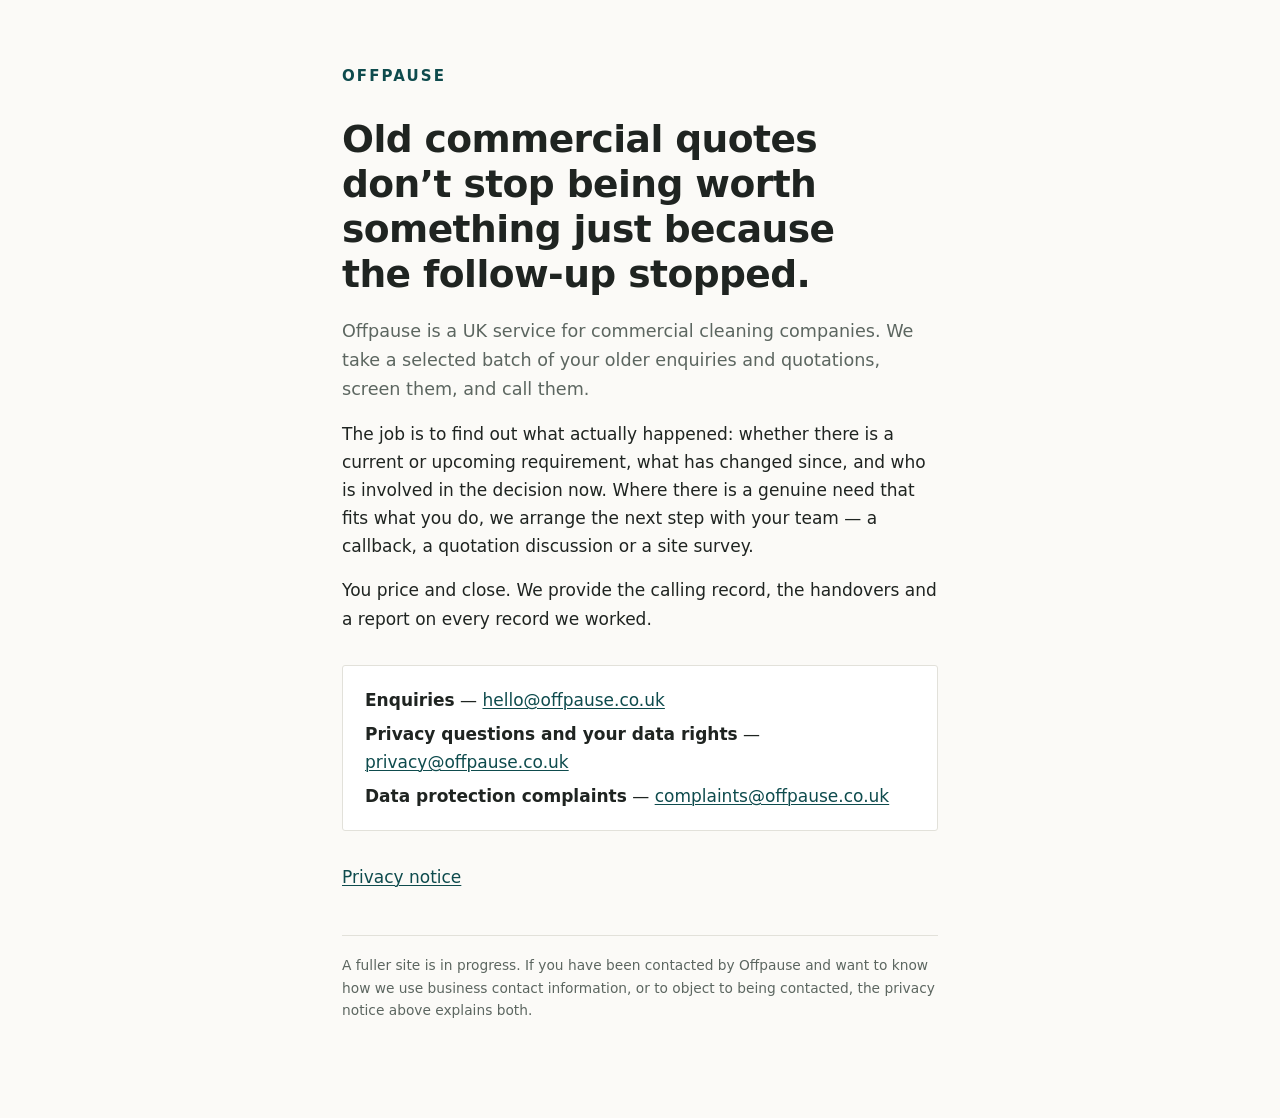
==== index.html @ 87f96e31 "Add files via upload" ====
<!doctype html>
<!--
  offpause.co.uk — holding page
  ────────────────────────────────────────────────────────────
  NOTHING TO EDIT unless you want to change the wording.
  No claims about clients, results, accreditation or insurance
  appear on this page. Keep it that way.
-->
<html lang="en-GB">
<head>
<meta charset="utf-8">
<meta name="viewport" content="width=device-width, initial-scale=1">
<title>Offpause — dormant quote reactivation for UK commercial cleaning companies</title>
<meta name="description" content="Offpause revisits a selected batch of a commercial cleaning company's older enquiries and quotations, establishes whether a current requirement exists, and arranges the next step with their team.">
<meta name="robots" content="index, follow">
<link rel="stylesheet" href="/style.css">
<link rel="icon" href="data:image/svg+xml,<svg xmlns='http://www.w3.org/2000/svg' viewBox='0 0 100 100'><rect width='100' height='100' rx='18' fill='%230E4B4D'/><rect x='32' y='28' width='11' height='44' rx='3' fill='%23fff'/><rect x='57' y='28' width='11' height='44' rx='3' fill='%23fff'/></svg>">
</head>
<body>
<main class="wrap">

  <p class="brand">Offpause</p>

  <h1>Old commercial quotes don&rsquo;t stop being worth something just because the follow-up stopped.</h1>

  <p class="lede">Offpause is a UK service for commercial cleaning companies. We take a selected batch of your older enquiries and quotations, screen them, and call them.</p>

  <p>The job is to find out what actually happened: whether there is a current or upcoming requirement, what has changed since, and who is involved in the decision now. Where there is a genuine need that fits what you do, we arrange the next step with your team &mdash; a callback, a quotation discussion or a site survey.</p>

  <p>You price and close. We provide the calling record, the handovers and a report on every record we worked.</p>

  <div class="contact">
    <p><strong>Enquiries</strong> &mdash; <a href="mailto:hello@offpause.co.uk">hello@offpause.co.uk</a></p>
    <p><strong>Privacy questions and your data rights</strong> &mdash; <a href="mailto:privacy@offpause.co.uk">privacy@offpause.co.uk</a></p>
    <p><strong>Data protection complaints</strong> &mdash; <a href="mailto:complaints@offpause.co.uk">complaints@offpause.co.uk</a></p>
  </div>

  <p><a href="/privacy">Privacy notice</a></p>

  <p class="meta">A fuller site is in progress. If you have been contacted by Offpause and want to know how we use business contact information, or to object to being contacted, the privacy notice above explains both.</p>

</main>
</body>
</html>
---- style.css ----
/* Offpause — shared styles
   Change the five values in :root to restyle the whole site. */

:root {
  --ground: #FBFAF7;
  --surface: #FFFFFF;
  --ink: #1F2421;
  --ink-soft: #5C6660;
  --rule: #E2E1DA;
  --accent: #0E4B4D;
  --max: 40rem;
}

@media (prefers-color-scheme: dark) {
  :root {
    --ground: #141816;
    --surface: #1C211E;
    --ink: #E8EBE7;
    --ink-soft: #A2ACA6;
    --rule: #2E3532;
    --accent: #6FBDB9;
  }
}

*, *::before, *::after { box-sizing: border-box; }

html { -webkit-text-size-adjust: 100%; }

body {
  margin: 0;
  background: var(--ground);
  color: var(--ink);
  font-family: ui-sans-serif, system-ui, -apple-system, "Segoe UI", Roboto,
               "Helvetica Neue", Arial, sans-serif;
  font-size: 17px;
  line-height: 1.65;
  -webkit-font-smoothing: antialiased;
}

.wrap {
  max-width: var(--max);
  margin: 0 auto;
  padding-inline: 22px;
  padding-block: 64px 80px;
}

a { color: var(--accent); text-decoration-thickness: 1px; text-underline-offset: 2px; }
a:focus-visible { outline: 2px solid var(--accent); outline-offset: 3px; border-radius: 2px; }

.brand {
  font-size: 15px;
  font-weight: 600;
  letter-spacing: 0.14em;
  text-transform: uppercase;
  color: var(--accent);
  margin: 0 0 28px;
}

h1 {
  font-size: clamp(1.75rem, 5vw, 2.35rem);
  line-height: 1.2;
  font-weight: 600;
  letter-spacing: -0.015em;
  margin: 0 0 20px;
  text-wrap: balance;
}

h2 {
  font-size: 1.12rem;
  font-weight: 600;
  line-height: 1.35;
  margin: 40px 0 10px;
}

h3 { font-size: 1rem; font-weight: 600; margin: 26px 0 8px; }

p { margin: 0 0 16px; }

.lede { font-size: 1.1rem; color: var(--ink-soft); }

ul { margin: 0 0 16px; padding-left: 1.25rem; }
li { margin-bottom: 7px; }

hr {
  border: 0;
  border-top: 1px solid var(--rule);
  margin: 40px 0;
}

.meta {
  font-size: 0.86rem;
  color: var(--ink-soft);
  margin-top: 44px;
  padding-top: 18px;
  border-top: 1px solid var(--rule);
}

.contact {
  background: var(--surface);
  border: 1px solid var(--rule);
  border-radius: 3px;
  padding: 20px 22px;
  margin: 32px 0;
}
.contact p { margin: 0 0 6px; }
.contact p:last-child { margin-bottom: 0; }

/* Purpose / lawful basis table — stacks on narrow screens */
.roles { margin: 0 0 24px; }
.role {
  border: 1px solid var(--rule);
  border-radius: 3px;
  background: var(--surface);
  padding: 16px 18px;
  margin-bottom: 10px;
}
.role h3 { margin: 0 0 8px; font-size: 0.98rem; }
.role dl { margin: 0; display: grid; grid-template-columns: 7.5rem 1fr; gap: 4px 14px; }
.role dt {
  font-size: 0.78rem;
  font-weight: 600;
  letter-spacing: 0.07em;
  text-transform: uppercase;
  color: var(--ink-soft);
  padding-top: 3px;
}
.role dd { margin: 0; font-size: 0.95rem; }

@media (max-width: 30rem) {
  .role dl { grid-template-columns: 1fr; gap: 2px; }
  .role dt { padding-top: 8px; }
  .wrap { padding-block: 44px 60px; }
}

.skip {
  position: absolute; left: -9999px;
}
.skip:focus {
  position: static; display: inline-block; margin-bottom: 12px;
}
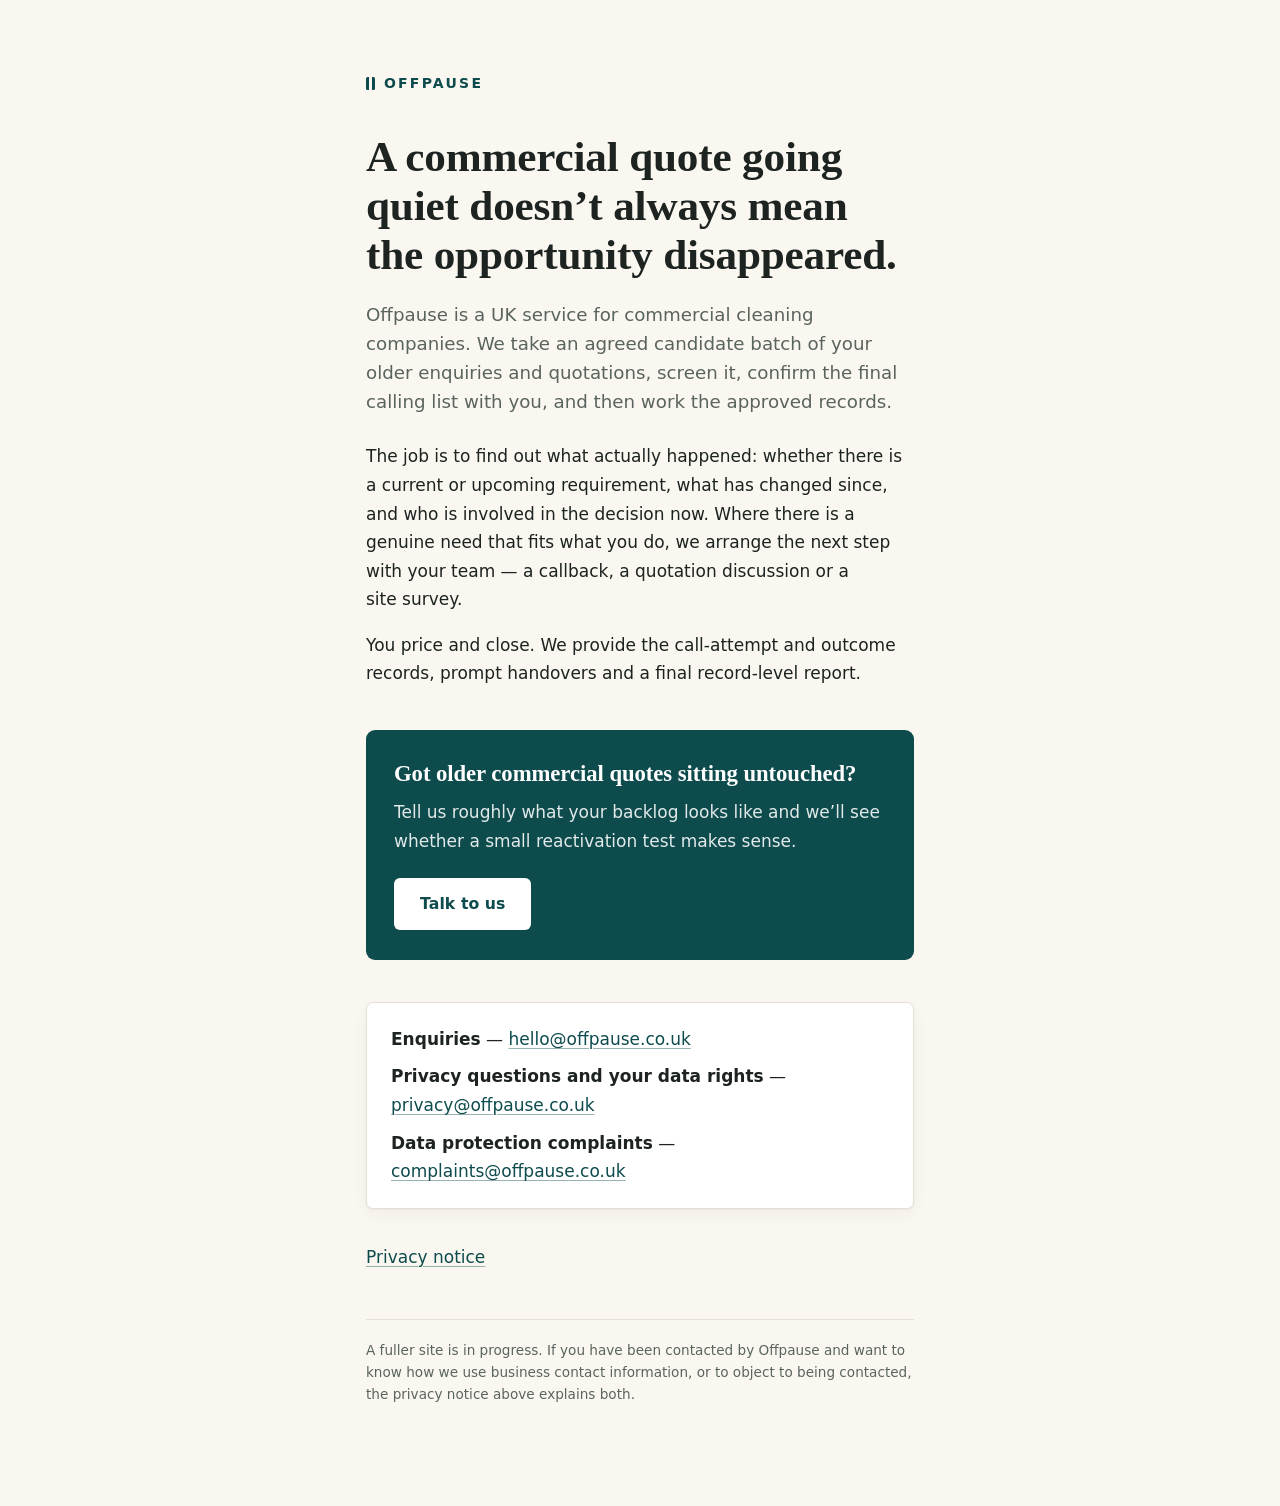
==== commit f8610981: "Add files via upload" ====
--- a/index.html
+++ b/index.html
@@ -11,7 +11,7 @@
 <meta charset="utf-8">
 <meta name="viewport" content="width=device-width, initial-scale=1">
 <title>Offpause — dormant quote reactivation for UK commercial cleaning companies</title>
-<meta name="description" content="Offpause revisits a selected batch of a commercial cleaning company's older enquiries and quotations, establishes whether a current requirement exists, and arranges the next step with their team.">
+<meta name="description" content="Offpause revisits an agreed candidate batch of a commercial cleaning company's older enquiries and quotations, establishes whether a current requirement exists, and arranges the next step with their team.">
 <meta name="robots" content="index, follow">
 <link rel="stylesheet" href="/style.css">
 <link rel="icon" href="data:image/svg+xml,<svg xmlns='http://www.w3.org/2000/svg' viewBox='0 0 100 100'><rect width='100' height='100' rx='18' fill='%230E4B4D'/><rect x='32' y='28' width='11' height='44' rx='3' fill='%23fff'/><rect x='57' y='28' width='11' height='44' rx='3' fill='%23fff'/></svg>">
@@ -21,13 +21,19 @@
 
   <p class="brand">Offpause</p>
 
-  <h1>Old commercial quotes don&rsquo;t stop being worth something just because the follow-up stopped.</h1>
+  <h1>A commercial quote going quiet doesn&rsquo;t always mean the opportunity disappeared.</h1>
 
-  <p class="lede">Offpause is a UK service for commercial cleaning companies. We take a selected batch of your older enquiries and quotations, screen them, and call them.</p>
+  <p class="lede">Offpause is a UK service for commercial cleaning companies. We take an agreed candidate batch of your older enquiries and quotations, screen it, confirm the final calling list with you, and then work the approved records.</p>
 
   <p>The job is to find out what actually happened: whether there is a current or upcoming requirement, what has changed since, and who is involved in the decision now. Where there is a genuine need that fits what you do, we arrange the next step with your team &mdash; a callback, a quotation discussion or a site survey.</p>
 
-  <p>You price and close. We provide the calling record, the handovers and a report on every record we worked.</p>
+  <p>You price and close. We provide the call-attempt and outcome records, prompt handovers and a final record-level report.</p>
+
+  <div class="cta">
+    <h2>Got older commercial quotes sitting untouched?</h2>
+    <p>Tell us roughly what your backlog looks like and we&rsquo;ll see whether a small reactivation test makes sense.</p>
+    <p><a class="btn" href="mailto:hello@offpause.co.uk?subject=Offpause%20enquiry">Talk to us</a></p>
+  </div>
 
   <div class="contact">
     <p><strong>Enquiries</strong> &mdash; <a href="mailto:hello@offpause.co.uk">hello@offpause.co.uk</a></p>
--- a/style.css
+++ b/style.css
@@ -1,24 +1,36 @@
 /* Offpause — shared styles
-   Change the five values in :root to restyle the whole site. */
+   Used by both pages. Nothing here loads from another website:
+   no web fonts, no scripts, no trackers. That is deliberate —
+   the privacy notice says so.
+
+   To restyle the whole site, change the values in :root. */
 
 :root {
-  --ground: #FBFAF7;
-  --surface: #FFFFFF;
-  --ink: #1F2421;
-  --ink-soft: #5C6660;
-  --rule: #E2E1DA;
-  --accent: #0E4B4D;
-  --max: 40rem;
+  --ground:    #FAF7F0;
+  --surface:   #FFFFFF;
+  --ink:       #1C2320;
+  --ink-soft:  #5A645E;
+  --rule:      #E4E0D5;
+  --accent:    #0E4B4D;
+  --cta-bg:    #0E4B4D;
+  --shadow:    0 1px 2px rgba(28, 35, 32, 0.04), 0 6px 18px rgba(28, 35, 32, 0.045);
+  --max:       37rem;
+
+  --serif: Charter, "Bitstream Charter", "Iowan Old Style", "Palatino Linotype",
+           Palatino, "Book Antiqua", Georgia, "Times New Roman", serif;
+  --sans:  ui-sans-serif, system-ui, -apple-system, "Segoe UI", Roboto,
+           "Helvetica Neue", Arial, sans-serif;
 }
 
 @media (prefers-color-scheme: dark) {
   :root {
-    --ground: #141816;
-    --surface: #1C211E;
-    --ink: #E8EBE7;
-    --ink-soft: #A2ACA6;
-    --rule: #2E3532;
-    --accent: #6FBDB9;
+    --ground:   #141816;
+    --surface:  #1C211E;
+    --ink:      #E9ECE7;
+    --ink-soft: #A3ADA7;
+    --rule:     #2E3532;
+    --accent:   #7FC9C4;
+    --shadow:   none;
   }
 }
 
@@ -30,111 +42,188 @@
   margin: 0;
   background: var(--ground);
   color: var(--ink);
-  font-family: ui-sans-serif, system-ui, -apple-system, "Segoe UI", Roboto,
-               "Helvetica Neue", Arial, sans-serif;
+  font-family: var(--sans);
   font-size: 17px;
-  line-height: 1.65;
+  line-height: 1.68;
   -webkit-font-smoothing: antialiased;
-}
+  -moz-osx-font-smoothing: grayscale;
+}
+
+::selection { background: var(--accent); color: #FFFFFF; }
 
 .wrap {
   max-width: var(--max);
   margin: 0 auto;
   padding-inline: 22px;
-  padding-block: 64px 80px;
-}
-
-a { color: var(--accent); text-decoration-thickness: 1px; text-underline-offset: 2px; }
+  padding-block: 72px 84px;
+}
+
+a {
+  color: var(--accent);
+  text-decoration-thickness: 1px;
+  text-underline-offset: 3px;
+  text-decoration-color: color-mix(in srgb, var(--accent) 42%, transparent);
+  transition: text-decoration-color 120ms ease;
+}
+a:hover { text-decoration-color: var(--accent); }
 a:focus-visible { outline: 2px solid var(--accent); outline-offset: 3px; border-radius: 2px; }
 
+/* Wordmark. The two bars are the pause glyph from the favicon,
+   drawn in CSS so the page still loads no image files. */
 .brand {
-  font-size: 15px;
-  font-weight: 600;
-  letter-spacing: 0.14em;
+  font-family: var(--sans);
+  font-size: 14px;
+  font-weight: 600;
+  letter-spacing: 0.16em;
   text-transform: uppercase;
   color: var(--accent);
-  margin: 0 0 28px;
-}
+  margin: 0 0 36px;
+  display: flex;
+  align-items: center;
+  gap: 0.62em;
+}
+.brand::before {
+  content: "";
+  flex: none;
+  width: 0.66em;
+  height: 0.96em;
+  border-radius: 1.5px;
+  background: linear-gradient(to right,
+    currentColor 0 38%, transparent 38% 62%, currentColor 62% 100%);
+}
+.brand a { color: inherit; text-decoration: none; }
 
 h1 {
-  font-size: clamp(1.75rem, 5vw, 2.35rem);
-  line-height: 1.2;
-  font-weight: 600;
-  letter-spacing: -0.015em;
-  margin: 0 0 20px;
+  font-family: var(--serif);
+  font-size: clamp(2rem, 5.4vw, 2.7rem);
+  line-height: 1.14;
+  font-weight: 600;
+  letter-spacing: -0.004em;
+  margin: 0 0 22px;
   text-wrap: balance;
 }
 
 h2 {
-  font-size: 1.12rem;
-  font-weight: 600;
-  line-height: 1.35;
-  margin: 40px 0 10px;
-}
-
-h3 { font-size: 1rem; font-weight: 600; margin: 26px 0 8px; }
-
-p { margin: 0 0 16px; }
-
-.lede { font-size: 1.1rem; color: var(--ink-soft); }
-
-ul { margin: 0 0 16px; padding-left: 1.25rem; }
-li { margin-bottom: 7px; }
-
-hr {
-  border: 0;
-  border-top: 1px solid var(--rule);
-  margin: 40px 0;
-}
+  font-family: var(--serif);
+  font-size: 1.32rem;
+  font-weight: 600;
+  line-height: 1.3;
+  letter-spacing: -0.003em;
+  margin: 46px 0 12px;
+  text-wrap: balance;
+}
+
+h3 {
+  font-family: var(--sans);
+  font-size: 0.97rem;
+  font-weight: 600;
+  letter-spacing: 0.005em;
+  margin: 26px 0 8px;
+}
+
+p { margin: 0 0 17px; text-wrap: pretty; }
+
+.lede {
+  font-size: 1.14rem;
+  line-height: 1.58;
+  color: var(--ink-soft);
+  margin-bottom: 26px;
+}
+
+ul { margin: 0 0 17px; padding-left: 1.15rem; }
+li { margin-bottom: 10px; padding-left: 0.15rem; }
+li::marker { color: var(--accent); }
+li strong { font-weight: 600; }
+
+hr { border: 0; border-top: 1px solid var(--rule); margin: 44px 0; }
 
 .meta {
-  font-size: 0.86rem;
+  font-size: 0.85rem;
+  line-height: 1.6;
   color: var(--ink-soft);
-  margin-top: 44px;
-  padding-top: 18px;
+  margin-top: 48px;
+  padding-top: 20px;
   border-top: 1px solid var(--rule);
 }
 
 .contact {
   background: var(--surface);
   border: 1px solid var(--rule);
-  border-radius: 3px;
-  padding: 20px 22px;
-  margin: 32px 0;
-}
-.contact p { margin: 0 0 6px; }
+  border-radius: 7px;
+  box-shadow: var(--shadow);
+  padding: 22px 24px;
+  margin: 34px 0;
+}
+.contact p { margin: 0 0 9px; }
 .contact p:last-child { margin-bottom: 0; }
 
-/* Purpose / lawful basis table — stacks on narrow screens */
-.roles { margin: 0 0 24px; }
+/* Purpose / lawful basis cards — stack on narrow screens */
+.roles { margin: 0 0 26px; }
 .role {
   border: 1px solid var(--rule);
-  border-radius: 3px;
+  border-radius: 7px;
   background: var(--surface);
-  padding: 16px 18px;
-  margin-bottom: 10px;
-}
-.role h3 { margin: 0 0 8px; font-size: 0.98rem; }
-.role dl { margin: 0; display: grid; grid-template-columns: 7.5rem 1fr; gap: 4px 14px; }
+  box-shadow: var(--shadow);
+  padding: 18px 20px;
+  margin-bottom: 12px;
+}
+.role h3 { margin: 0 0 10px; font-size: 0.98rem; color: var(--accent); }
+.role dl { margin: 0; display: grid; grid-template-columns: 7.5rem 1fr; gap: 5px 14px; }
 .role dt {
-  font-size: 0.78rem;
-  font-weight: 600;
-  letter-spacing: 0.07em;
+  font-size: 0.73rem;
+  font-weight: 600;
+  letter-spacing: 0.08em;
   text-transform: uppercase;
   color: var(--ink-soft);
-  padding-top: 3px;
-}
-.role dd { margin: 0; font-size: 0.95rem; }
+  padding-top: 4px;
+}
+.role dd { margin: 0; font-size: 0.95rem; line-height: 1.58; }
+
+/* Call to action — deliberately one fixed look in both themes */
+.cta {
+  background: var(--cta-bg);
+  border-radius: 9px;
+  padding: 30px 28px;
+  margin: 42px 0;
+}
+.cta h2 {
+  font-family: var(--serif);
+  margin: 0 0 10px;
+  color: #FFFFFF;
+  font-size: 1.42rem;
+  line-height: 1.26;
+}
+.cta p { margin: 0 0 22px; color: rgba(255, 255, 255, 0.88); }
+.cta p:last-child { margin: 0; }
+.btn {
+  display: inline-block;
+  background: #FFFFFF;
+  color: #0E4B4D;
+  text-decoration: none;
+  font-weight: 600;
+  font-size: 0.98rem;
+  letter-spacing: 0.005em;
+  padding: 13px 26px;
+  border-radius: 6px;
+  transition: background 120ms ease, transform 120ms ease;
+}
+.btn:hover { background: #EAF0EF; transform: translateY(-1px); }
+.btn:active { transform: none; }
+.btn:focus-visible { outline: 2px solid #FFFFFF; outline-offset: 3px; }
 
 @media (max-width: 30rem) {
+  body { font-size: 16.5px; }
+  .wrap { padding-block: 48px 64px; }
   .role dl { grid-template-columns: 1fr; gap: 2px; }
-  .role dt { padding-top: 8px; }
-  .wrap { padding-block: 44px 60px; }
-}
-
-.skip {
-  position: absolute; left: -9999px;
-}
-.skip:focus {
-  position: static; display: inline-block; margin-bottom: 12px;
-}
+  .role dt { padding-top: 10px; }
+  .cta { padding: 24px 20px; }
+  .btn { display: block; text-align: center; }
+}
+
+@media (prefers-reduced-motion: reduce) {
+  * { transition: none !important; }
+  .btn:hover { transform: none; }
+}
+
+.skip { position: absolute; left: -9999px; }
+.skip:focus { position: static; display: inline-block; margin-bottom: 12px; }
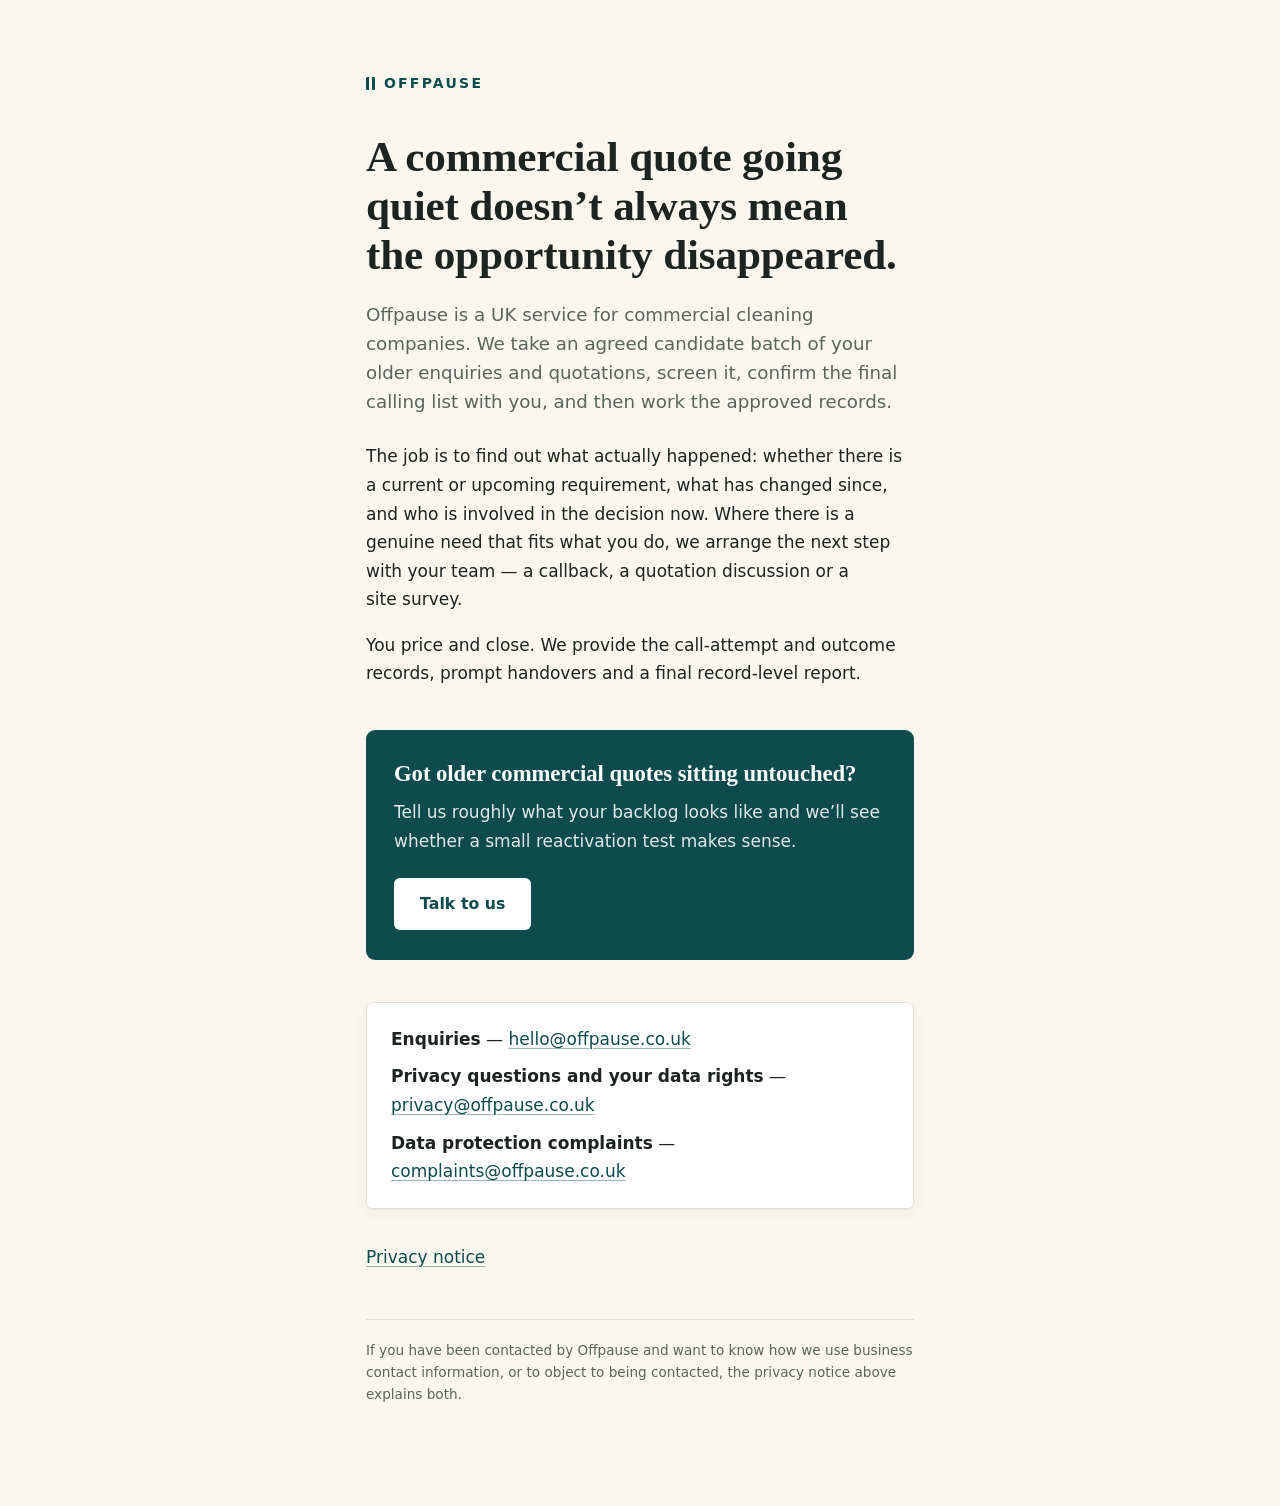
==== commit 0a1387be: "Add files via upload" ====
--- a/index.html
+++ b/index.html
@@ -43,7 +43,7 @@
 
   <p><a href="/privacy">Privacy notice</a></p>
 
-  <p class="meta">A fuller site is in progress. If you have been contacted by Offpause and want to know how we use business contact information, or to object to being contacted, the privacy notice above explains both.</p>
+  <p class="meta">If you have been contacted by Offpause and want to know how we use business contact information, or to object to being contacted, the privacy notice above explains both.</p>
 
 </main>
 </body>
